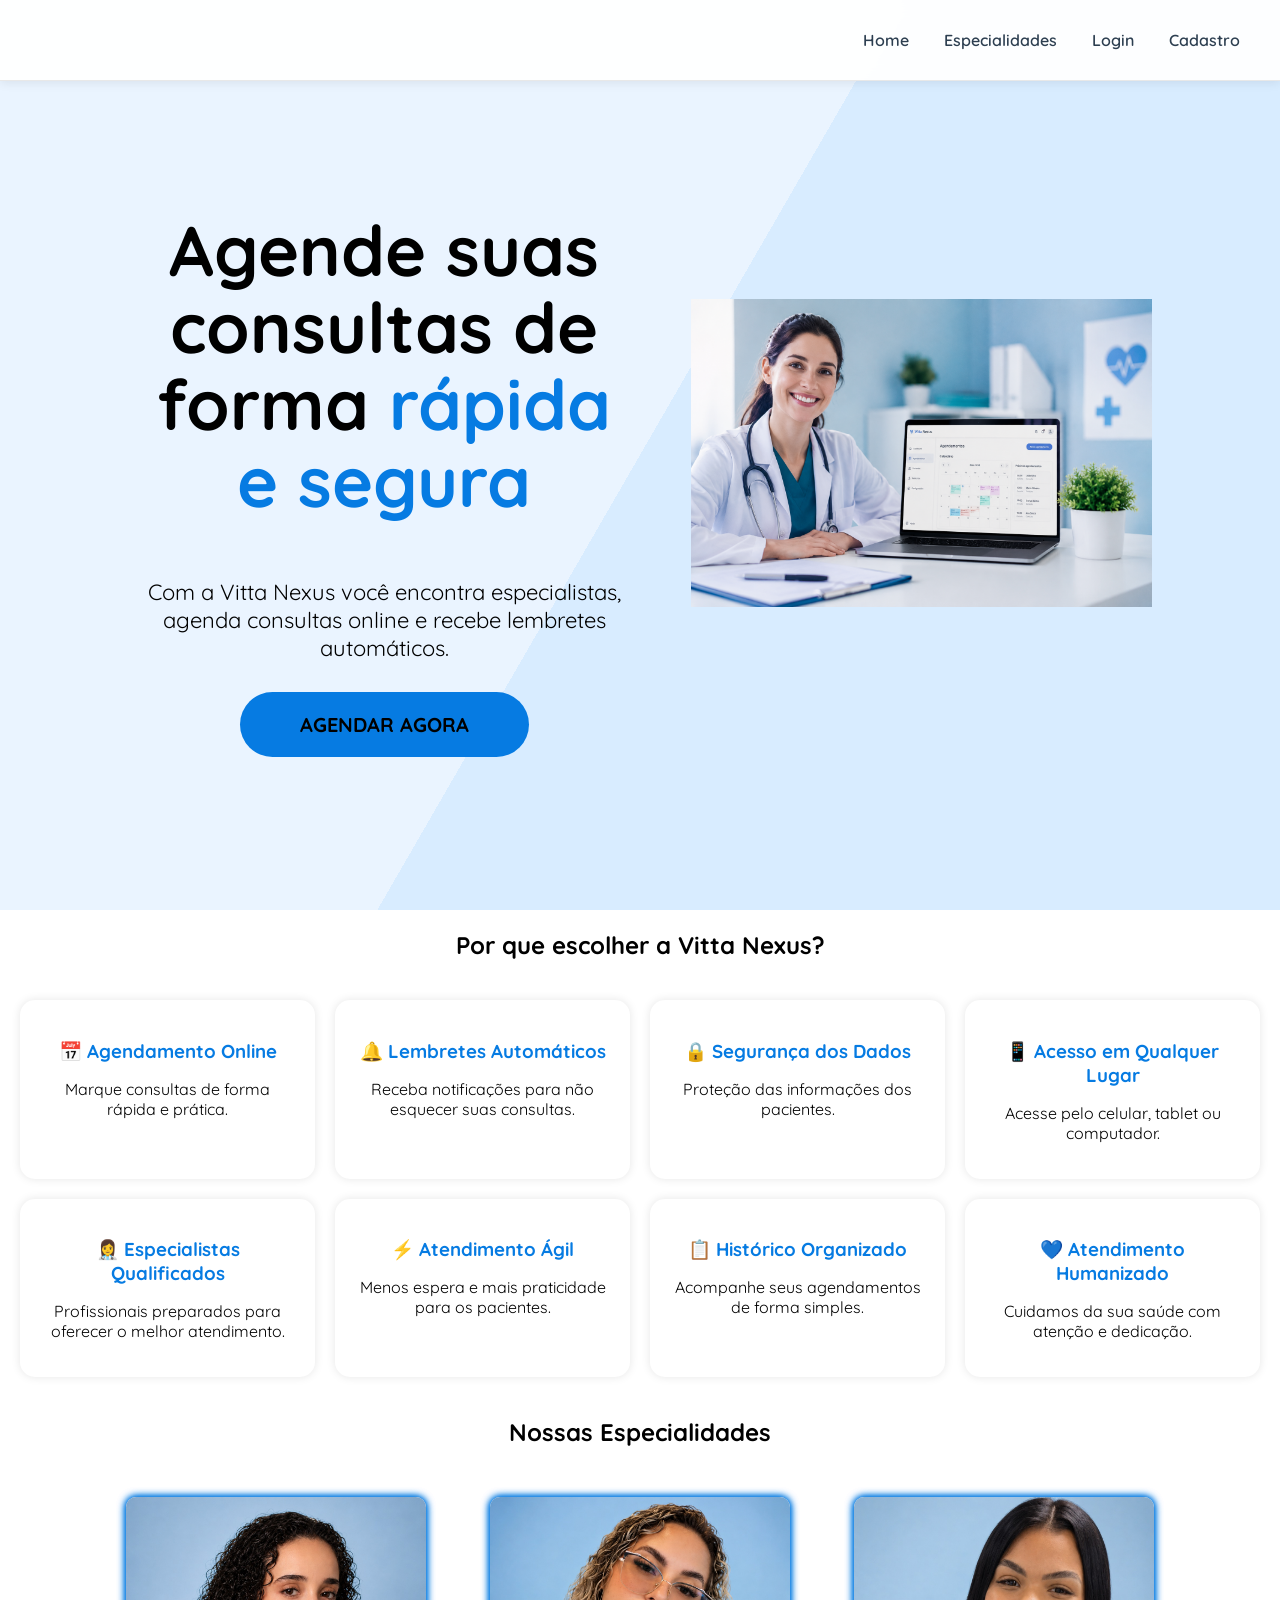
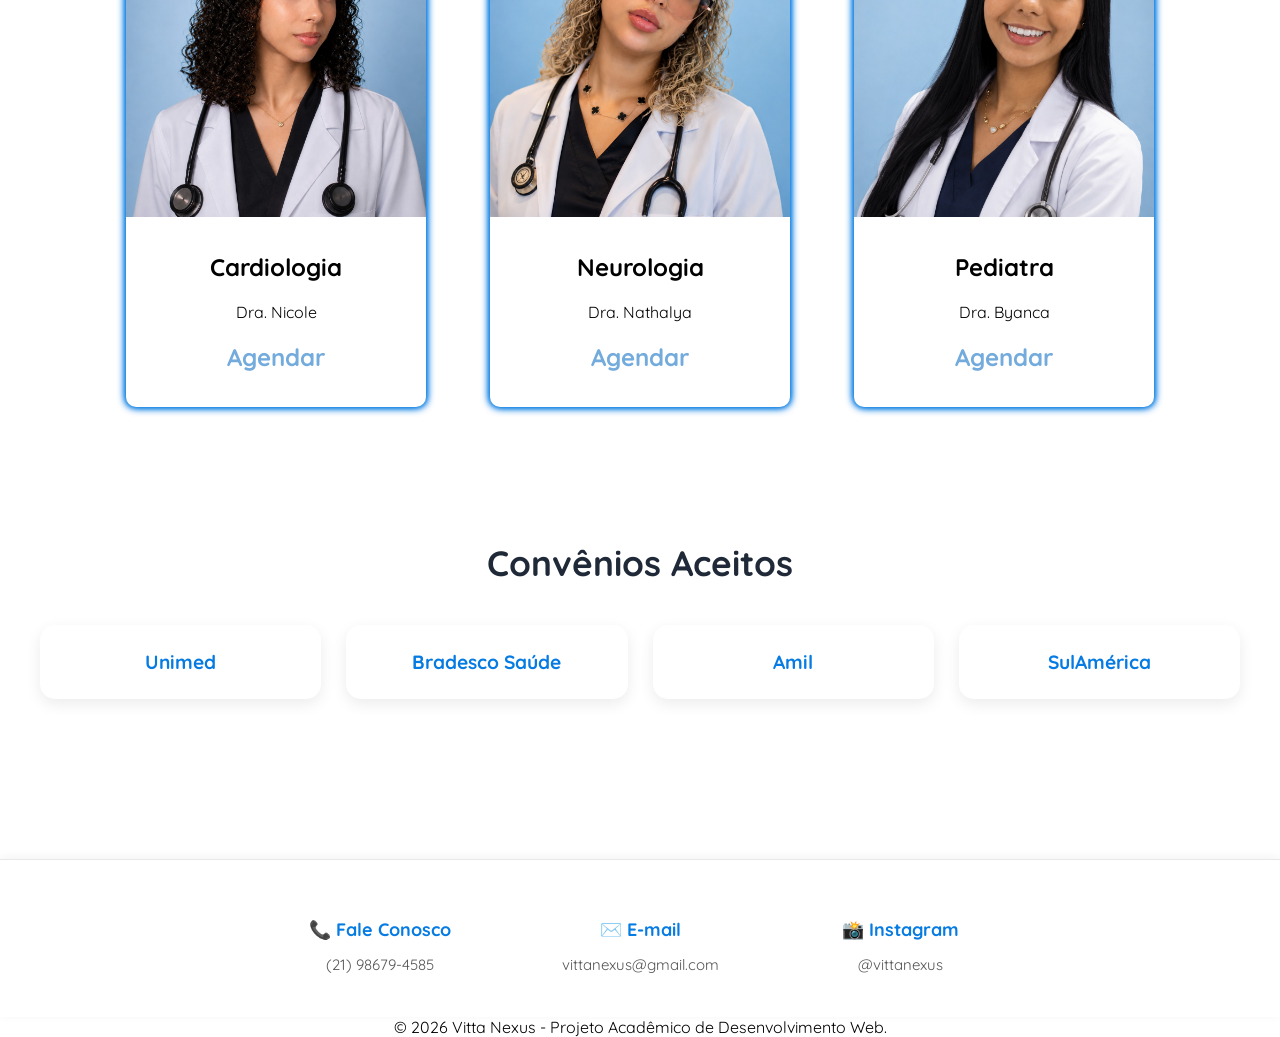
==== index.html @ 4aab570f "Rename index .html to index.html" ====
<!DOCTYPE html>
<html lang="pt-br">
<head>
    <meta charset="UTF-8">
    <meta name="viewport" content="width=device-width, initial-scale=1.0">
     <link href="https://fonts.googleapis.com/css2?family=Instrument+Serif:ital@0;1&family=Tangerine:wght@400;700&display=swap" rel="stylesheet">
     <link href="https://fonts.googleapis.com/css2?family=Quicksand:wght@300..700&display=swap" rel="stylesheet">
     <link href="https://assets.calendly.com/assets/external/widget.css" rel="stylesheet">
    <script src="https://assets.calendly.com/assets/external/widget.js" defer></script>

     <title>Vitta Nexus</title>
     <link rel="stylesheet" href="style.css">
</head>
<body>
    <header class="cabecalho">
        <div class="navbar">
            <img src="vitta_nexus_transparent.png" alt="Logo da Vitta Nexus" class="logo-img">
            <nav>
                <ul>
                    <li><a href="#home">Home</a></li>
                    <li><a href="#especialidades">Especialidades</a></li>
                    <li><a href="#" onclick="abrirLogin()">Login</a></li>
                    <li><a href="#" onclick="abrirCadastro()">Cadastro</a></li>
                </ul>
            </nav>
        </div>
    </header>
    
    <center>  
        <section class="hero">
    
    <div class="hero-texto">

        <h1>
            Agende suas consultas de forma
            <span>rápida e segura</span>
        </h1>

        <p>
            Com a Vitta Nexus você encontra especialistas,
            agenda consultas online e recebe lembretes automáticos.
        </p>

        <button>AGENDAR AGORA</button>

    </div>

    <div class="hero-imagem">
        <img src="medica.png" alt="Médica">
    </div>

</section>
        
        <section id="vantagens">
    <h2>Por que escolher a Vitta Nexus?</h2>

    <div class="beneficios">

        <div class="beneficio">
            <h3>📅 Agendamento Online</h3>
            <p>Marque consultas de forma rápida e prática.</p>
        </div>

        <div class="beneficio">
            <h3>🔔 Lembretes Automáticos</h3>
            <p>Receba notificações para não esquecer suas consultas.</p>
        </div>

        <div class="beneficio">
            <h3>🔒 Segurança dos Dados</h3>
            <p>Proteção das informações dos pacientes.</p>
        </div>

        <div class="beneficio">
            <h3>📱 Acesso em Qualquer Lugar</h3>
            <p>Acesse pelo celular, tablet ou computador.</p>
        </div>

        <div class="beneficio">
            <h3>👩‍⚕️ Especialistas Qualificados</h3>
            <p>Profissionais preparados para oferecer o melhor atendimento.</p>
        </div>

        <div class="beneficio">
            <h3>⚡ Atendimento Ágil</h3>
            <p>Menos espera e mais praticidade para os pacientes.</p>
        </div>

        <div class="beneficio">
            <h3>📋 Histórico Organizado</h3>
            <p>Acompanhe seus agendamentos de forma simples.</p>
        </div>

        <div class="beneficio">
            <h3>💙 Atendimento Humanizado</h3>
            <p>Cuidamos da sua saúde com atenção e dedicação.</p>
        </div>

    </div>
</section>

        <section id="especialidades">
            <h2>Nossas Especialidades</h2>
       
            <!-- Card 1: Cardiologia -->
            <div class="card">
                <div class="card-image">
                    <img src="cardiologia.jpg" alt="Descrição da imagem">
                </div>
                <div class="card-conteiner">
                    <h2>Cardiologia</h2>
                    <p> Dra. Nicole</p>
                    <a href="#" class="calendly-card" onclick="tentarAgendar(event, 'https://calendly.com/vitta-nexus00')"><h2>Agendar</h2></a>
                </div>
            </div>

            <!-- Card 2: Neurologia -->
            <div class="card">
                <div class="card-image">
                    <img src="neurologia.jpg" alt="Descrição da imagem">
                </div>
                <div class="card-conteiner">
                    <h2>Neurologia</h2>
                    <p> Dra. Nathalya</p>
                    <a href="#" class="calendly-card" onclick="tentarAgendar(event, 'https://calendly.com/vitta-nexus00')"><h2>Agendar</h2></a>
                </div>
            </div>

            <!-- Card 3: Pediatria -->
            <div class="card">
                <div class="card-image">
                    <img src="Pediatra.jpg" alt="Descrição da imagem">
                </div>
                <div class="card-conteiner">
                    <h2>Pediatra</h2>
                    <p> Dra. Byanca</p>
                    <a href="#" class="calendly-card" onclick="tentarAgendar(event, 'https://calendly.com/vitta-nexus00')"><h2>Agendar</h2></a>
                </div>
            </div>
        </section>
        <br>

        <section id="convenios">
    <h2>Convênios Aceitos</h2>

    <ul>
        <li>Unimed</li>
        <li>Bradesco Saúde</li>
        <li>Amil</li>
        <li>SulAmérica</li>
    </ul>
</section>


        <br>
  
        <!-- Modal de Login -->
        <div id="modalLogin" class="modal">
            <div class="modal-box">
                <h2>Login</h2>
                <form id="formLogin" onsubmit="efetuarLogin(event)">
                    <input type="email" id="loginEmail" placeholder="E-mail" required>
                    <input type="password" id="loginSenha" placeholder="Senha" required>
                    <button type="submit" class="btn">Entrar</button>
                </form>
                <p style="margin-top: 15px; font-size: 14px;">
                    Não tem uma conta? <a href="#" onclick="alternarParaCadastro()" style="color: #007bff; text-decoration: underline;">Cadastre-se aqui</a>
                </p>
                <button class="btn close-btn" onclick="fecharModal('modalLogin')">Fechar</button>
            </div>
        </div>

        <!-- Modal de Cadastro -->
        <div id="modalCadastro" class="modal">
            <div class="modal-box">
                <h2>Cadastro de Usuários</h2>
                <form id="formCadastro" onsubmit="efetuarCadastro(event)">
                    <input type="text" id="nome" placeholder="Nome" required>
                    <input type="text" id="cpf" placeholder="CPF" maxlength="14" required>
                    <input type="text" id="celular" placeholder="Celular" maxlength="15" required>
                    <input type="email" id="e-mail" placeholder="Email" maxlength="60" required>
                    <input type="password" id="senha" placeholder="Senha" required>
                    <input type="text" id="cep" placeholder="00000-000" maxlength="9" onblur="pesquisacep(this.value)" required>
                    
                    <!-- Mudado de 'disabled' para 'readonly' para evitar travamento na leitura do JS -->
                    <input type="text" id="rua" placeholder="Rua" readonly>
                    <input type="text" id="cidade" placeholder="Cidade" readonly>
                    <input type="text" id="uf" placeholder="UF" readonly>
                    
                    <button type="submit" class="btn">Cadastrar</button>
                    <div class="mensagem" id="mensagemSucesso" style="display:none; color: green; font-weight: bold; margin-top: 10px;">Dados enviados com sucesso!</div>
                </form>
                <button class="btn close-btn" onclick="fecharModal('modalCadastro')" style="margin-top: 10px;">Fechar</button>
            </div>
        </div>

    <script>
       
        // 1. VARIÁVEIS DE CONTROLE E RECONHECIMENTO
        
        let estaLogado = false;
let linkCalendlyPendente = null;

// Verifica se já existe usuário salvo
const usuarioSalvo = localStorage.getItem("usuarioVittaNexus");

if (usuarioSalvo) {
    estaLogado = true;
    const usuario = JSON.parse(usuarioSalvo);
    console.log("Usuário carregado:", usuario.nome);
}


// MODAIS


function abrirLogin() {
    document.getElementById("modalLogin").style.display = "flex";
}

function abrirCadastro() {
    document.getElementById("modalCadastro").style.display = "flex";
}

function fecharModal(idModal) {
    document.getElementById(idModal).style.display = "none";
}

function irParaCadastro() {
    fecharModal("modalLogin");
    abrirCadastro();
}


// AGENDAMENTO


function tentarAgendar(evento, linkCalendly) {
    evento.preventDefault();

    if (estaLogado) {
        Calendly.initPopupWidget({ url: linkCalendly });
    } else {
        linkCalendlyPendente = linkCalendly;
        alert("Faça login ou cadastre-se para concluir o agendamento.");
        abrirLogin();
    }
}


// LOGIN


function efetuarLogin(evento) {
    evento.preventDefault();

    const emailInformado = document.getElementById("loginEmail").value;
    const senhaInformada = document.getElementById("loginSenha").value;

    const usuarioSalvo = localStorage.getItem("usuarioVittaNexus");

    if (!usuarioSalvo) {
        alert("Nenhum usuário cadastrado neste navegador.");
        return;
    }

    const usuario = JSON.parse(usuarioSalvo);

    const emailCorreto = emailInformado === usuario.email;
    const senhaCorreta = senhaInformada === usuario.senha;

    if (emailCorreto && senhaCorreta) {
        estaLogado = true;
        fecharModal("modalLogin");

        abrirAgendamentoPendente();
    } else {
        alert("E-mail ou senha incorretos!");
    }
}


// CADASTRO


function efetuarCadastro(evento) {
    evento.preventDefault();

    const cpfDigitado = document.getElementById("cpf").value;

    if (!validarCPF(cpfDigitado)) {
        alert("CPF inválido!");
        return;
    }

    const novoUsuario = {
        nome: document.getElementById("nome").value,
        cpf: document.getElementById("cpf").value,
        celular: document.getElementById("celular").value,
        email: document.getElementById("e-mail").value,
        cep: document.getElementById("cep").value,
        rua: document.getElementById("rua").value,
        cidade: document.getElementById("cidade").value,
        uf: document.getElementById("uf").value,
        senha: document.getElementById("senha").value
    };

    localStorage.setItem("usuarioVittaNexus", JSON.stringify(novoUsuario));

    estaLogado = true;

    document.getElementById("mensagemSucesso").style.display = "block";

    setTimeout(function () {
        fecharModal("modalCadastro");
        document.getElementById("formCadastro").reset();
        document.getElementById("mensagemSucesso").style.display = "none";

        abrirAgendamentoPendente();
    }, 1500);
}


// ABRIR AGENDAMENTO DEPOIS DO LOGIN/CADASTRO


function abrirAgendamentoPendente() {
    if (linkCalendlyPendente) {
        Calendly.initPopupWidget({ url: linkCalendlyPendente });
        linkCalendlyPendente = null;
    } else {
        alert("Sessão iniciada com sucesso!");
    }
}


// MÁSCARAS


document.getElementById("cpf").addEventListener("input", function (evento) {
    let cpf = evento.target.value.replace(/\D/g, "");

    cpf = cpf
        .replace(/(\d{3})(\d)/, "$1.$2")
        .replace(/(\d{3})(\d)/, "$1.$2")
        .replace(/(\d{3})(\d{1,2})$/, "$1-$2");

    evento.target.value = cpf;
});

document.getElementById("celular").addEventListener("input", function (evento) {
    let celular = evento.target.value.replace(/\D/g, "");

    celular = celular
        .replace(/^(\d{2})(\d)/g, "($1) $2")
        .replace(/(\d{5})(\d{1,4})$/, "$1-$2");

    evento.target.value = celular;
});


// VALIDAÇÃO DE CPF


function validarCPF(cpf) {
    cpf = cpf.replace(/\D/g, "");

    if (cpf.length !== 11 || /^(\d)\1+$/.test(cpf)) {
        return false;
    }

    let soma = 0;
    let resto;

    for (let i = 1; i <= 9; i++) {
        soma += parseInt(cpf.substring(i - 1, i)) * (11 - i);
    }

    resto = (soma * 10) % 11;

    if (resto === 10 || resto === 11) {
        resto = 0;
    }

    if (resto !== parseInt(cpf.substring(9, 10))) {
        return false;
    }

    soma = 0;

    for (let i = 1; i <= 10; i++) {
        soma += parseInt(cpf.substring(i - 1, i)) * (12 - i);
    }

    resto = (soma * 10) % 11;

    if (resto === 10 || resto === 11) {
        resto = 0;
    }

    return resto === parseInt(cpf.substring(10, 11));
}


// BUSCAR CEP


function preencherEndereco(dadosCep) {
    if (!("erro" in dadosCep)) {
        document.getElementById("rua").value = dadosCep.logradouro;
        document.getElementById("cidade").value = dadosCep.localidade;
        document.getElementById("uf").value = dadosCep.uf;
    } else {
        alert("CEP não encontrado.");
    }
}

function pesquisarCep(valorDigitado) {
    const cep = valorDigitado.replace(/\D/g, "");

    if (cep !== "") {
        const script = document.createElement("script");
        script.src = "https://viacep.com.br/ws/" + cep + "/json/?callback=preencherEndereco";
        document.body.appendChild(script);
    }
}
</script>
       <footer>
    <div class="footer-item">
        <h3>📞 Fale Conosco</h3>
        <p>(21) 98679-4585</p>
    </div>

    <div class="footer-item">
        <h3>✉️ E-mail</h3>
        <p>vittanexus@gmail.com</p>
    </div>

    <div class="footer-item">
        <h3>📸 Instagram</h3>
        <p>@vittanexus</p>
    </div>
</footer>

<div class="copyright">
    © 2026 Vitta Nexus - Projeto Acadêmico de Desenvolvimento Web.
</div>
</body>
</html>
---- style.css ----
/* ==========================
   CABEÇALHO PROFISSIONAL
========================== */

body {
    font-family: 'Quicksand', sans-serif;
    margin: 0;
    padding: 0;
    background: #ffffff;

}

.cabecalho {
    position: fixed;
    top: 0;
    left: 0;
    width: 100%;

    height: 80px;

    background: rgba(255, 255, 255, 0.95);
    backdrop-filter: blur(10px);

    border-bottom: 1px solid #e8e8e8;

    box-shadow: 0 2px 10px rgba(0,0,0,0.08);

    z-index: 1000;

    display: flex;
    align-items: center;
}

.navbar {
    width: 100%;
    max-width: 1200px;

    margin: 0 auto;
    padding: 0 30px;

    display: flex;
    justify-content: space-between;
    align-items: center;
}

.logo-img {
    height: 180px;
    width: auto;

    transition: 0.3s;
}

.logo-img:hover {
    transform: scale(1.03);
}

.cabecalho ul {
    list-style: none;

    display: flex;
    align-items: center;

    gap: 35px;

    margin: 0;
    padding: 0;
}

.cabecalho li {
    display: flex;
    align-items: center;
}

.cabecalho a {
    color: #2c3e50;

    text-decoration: none;
    font-weight: 600;
    font-size: 16px;

    position: relative;

    transition: 0.3s;
}

.cabecalho a:hover {
    color: #067be2;
}

/* Linha animada */
.cabecalho a::after {
    content: "";

    position: absolute;
    left: 0;
    bottom: -6px;

    width: 0;
    height: 2px;

    background: #067be2;

    transition: 0.3s;
}

.cabecalho a:hover::after {
    width: 100%;
}

/* Botão Cadastro */
.btn-cadastro {
    background: #067be2;
    color: white !important;

    padding: 10px 22px;
    border-radius: 30px;

    transition: 0.3s;
}

.btn-cadastro:hover {
    background: #045fb0;
    transform: translateY(-2px);
}

.btn-cadastro::after {
    display: none;
}

/* ==========================
   RESPONSIVIDADE
========================== */

@media (max-width: 768px) {

    body {
        padding-top: 120px;
    }

    .cabecalho {
        height: auto;
        padding: 15px 0;
    }

    .navbar {
        flex-direction: column;
        gap: 15px;
    }

    .cabecalho ul {
        flex-wrap: wrap;
        justify-content: center;
        gap: 15px;
    }

    .logo-img {
        height: 250px;
    }
}
.hero{
    display: flex;
    justify-content: space-between;
    align-items: center;

    min-height: 90vh;

    padding: 50px 10%;

    background: linear-gradient(
        120deg,
        #eaf4ff 50%,
        #d8ecff 50%
    );
}

.hero-texto{
    width: 50%;
}

.hero-texto h1{
    font-size: 70px;
    line-height: 1.1;
}

.hero-texto span{
    color: #067be2;
}

.hero-texto p{
    font-size: 22px;
    margin: 30px 0;
}

.hero-texto button{
    padding: 20px 60px;
    border-radius: 50px;
    border: none;
    font-size: 20px;
    font-weight: bold;
}

.hero-imagem{
    width: 45%;
}

.hero-imagem img{
    width: 100%;
}

.beneficios {
    display: grid;
    grid-template-columns: repeat(4, 1fr);
    gap: 20px;
    max-width: 1400px;
    margin: 40px auto;
    padding: 0 20px;
}

.beneficio {
    background: white;
    padding: 20px;
    border-radius: 15px;
    box-shadow: 0 0 10px rgba(0,0,0,0.1);
    transition: 0.3s;
}

.beneficio:hover {
    transform: translateY(-5px);
}

.beneficio h3 {
    color: #067be2;
    margin-bottom: 10px;
}

@media (max-width: 768px) {
    .beneficios {
        grid-template-columns: 1fr;
    }
}

.card {
    width: 300px;                        
    display: inline-block;               /* Permite cards lado a lado e aceita largura/altura */
    margin: 30px;                        
    border-radius: 10px;                 
    overflow: hidden;                    /* Corta o conteúdo que passar das bordas arredondadas */
    background-color: white;            
    text-align: center;                 
    /* Brilho LED */
    box-shadow: 0 0 5px #067be2, 
                0 0 8px #067be2, 
                0 0 8px #067be2;         /* Efeito de brilho neon azulado nas bordas */
    transition: transform 0.3s ease, 
                box-shadow 0.3s ease;    /* Suaviza o efeito de animação */
}

.card-image {
    width: 100%;                         
    height: 320px;                      
    overflow: hidden;                    /* Esconde sobras da imagem */
}

.card-image img {
    width: 100%;                       
    height: 100%;                       
    object-fit: cover;                   /* Preenche o espaço cortando a imagem sem distorcer */
    display: block;                      /* Remove espaços em branco indesejados abaixo da imagem */
}

.card-conteiner {
    padding: 15px;                       
}

.card:hover {
    transform: translateY(-5px);          
    box-shadow: 0 6px 12px rgba(0,0,0,0.15); 
}

/* Estilo do container do formulário */
#meuform {
    display: flex;                       /* Ativa Flexbox no formulário */
    flex-direction: column;              /* Empilha os inputs um embaixo do outro */
    max-width: 350px;                   
    gap: 15px;                           
    padding: 20px;                       
    box-shadow: 0 6px 12px rgba(0,0,0,0.15);
    border-radius: 10px;                 
}

#modalCadastro {
    margin-top: 80px;
}

/* Estilo geral dos inputs */
input {
    padding: 12px;                      
    border: 1px solid #ccc;              
    border-radius: 8px;                  
    font-family: 'Quicksand', sans-serif; 
    font-size: 16px;                     
    outline: none;                       /* Remove a borda preta padrão do navegador ao clicar */
    transition: border-color 0.3s;       
}


/* Estilo do botão de cadastro */
button {
    padding: 12px;                      
    background-color: #067be2;           
    border: none;                        
    border-radius: 8px;                  
    cursor: pointer;                     /* Transforma a seta do mouse na "mãozinha" de clique */
    font-family: 'Quicksand', sans-serif; 
    font-weight: bold;                   
    transition: background-color 0.3s;  
}

button:hover {
    background-color: #76b0dc;           
}

/* Mensagem de erro das senhas */
#mensagem_erro {
    font-family: 'Quicksand', sans-serif; 
    font-size: 14px;                    
    margin-top: -10px;                   /* Puxa a mensagem um pouco para cima do input anterior */
    font-weight: 500;                    
}

/* ==========================
   CONVÊNIOS
========================== */

#convenios {
    max-width: 1200px;
    margin: 80px auto;
    padding: 0 20px;
}

#convenios h2 {
    text-align: center;
    font-size: 2.2rem;
    color: #1f2937;
    margin-bottom: 40px;
}

#convenios ul {
    list-style: none;

    display: grid;
    grid-template-columns: repeat(4, 1fr);

    gap: 25px;

    padding: 0;
}

#convenios li {
    background: white;

    padding: 25px;

    border-radius: 15px;

    font-size: 1.2rem;
    font-weight: 700;

    color: #067be2;

    text-align: center;

    box-shadow: 0 5px 15px rgba(0,0,0,0.08);

    transition: 0.3s;
}

#convenios li:hover {
    transform: translateY(-8px);

    box-shadow: 0 10px 25px rgba(0,0,0,0.15);
}

/* Responsividade */

@media (max-width: 768px) {

    #convenios ul {
        grid-template-columns: 1fr;
    }

}

/* ==========================
   RODAPÉ PROFISSIONAL
========================== */

footer {
    background: #ffffff;
    border-top: 1px solid #e8e8e8;

    padding: 40px 20px;

    display: flex;
    justify-content: center;
    align-items: flex-start;
    gap: 80px;
    flex-wrap: wrap;

    box-shadow: 0 -2px 10px rgba(0,0,0,0.05);

    margin-top: 60px;
}

.footer-item {
    text-align: center;
    min-width: 180px;
}

.footer-item h3 {
    color: #067be2;
    margin-bottom: 12px;
    font-size: 18px;
}

.footer-item p {
    color: #555;
    margin: 0;
    line-height: 1.6;
    font-size: 15px;
}

/* efeito ao passar o mouse */
.footer-item:hover {
    transform: translateY(-3px);
    transition: 0.3s;
}

/* Responsividade */
@media (max-width: 768px) {
    footer {
        flex-direction: column;
        align-items: center;
        gap: 30px;
    }

    .footer-item {
        width: 100%;
    }

    .copyright {
    background: #f8f9fa;
    text-align: center;
    padding: 15px;
    color: #777;
    font-size: 14px;
    border-top: 1px solid #e8e8e8;
}
}
.calendly-card {
    color: #73ABDC;                      
    text-decoration: none;              
}

/* Modais fundo embaçado */
.modal {
    position: fixed;                     
    top: 0; left: 0;                     
    width: 100%; height: 100%;          
    background: rgba(0, 0, 0, 0.5);      
    backdrop-filter: blur(8px);          /* Aplica o efeito de desfoque/embaçado ao fundo */
    display: none;                       /* Fica escondido por padrão (muda para flex via JS) */
    justify-content: center;             /* Centraliza a caixa do modal horizontalmente */
    align-items: center;                 /* Centraliza a caixa do modal verticalmente */
    z-index: 999;                        /* Garante que fique acima de tudo, exceto o header */
}

.modal-box {
    background: white;                  
    padding: 30px;                      
    border-radius: 15px;                
    width: 350px;                        
    text-align: center;                  
}

.modal-box input { 
    width: 100%;                        
    padding: 10px;                       
    margin: 8px 0;                     
    border-radius: 8px;                  
    border: 1px solid #ccc;             
}

.close-btn { 
    background-color: #ccc;             
    color: #333;                        
}

.mensagem { 
    margin-top: 10px;                    
    color: green;                       
    display: none;                       /* Escondida por padrão */
}
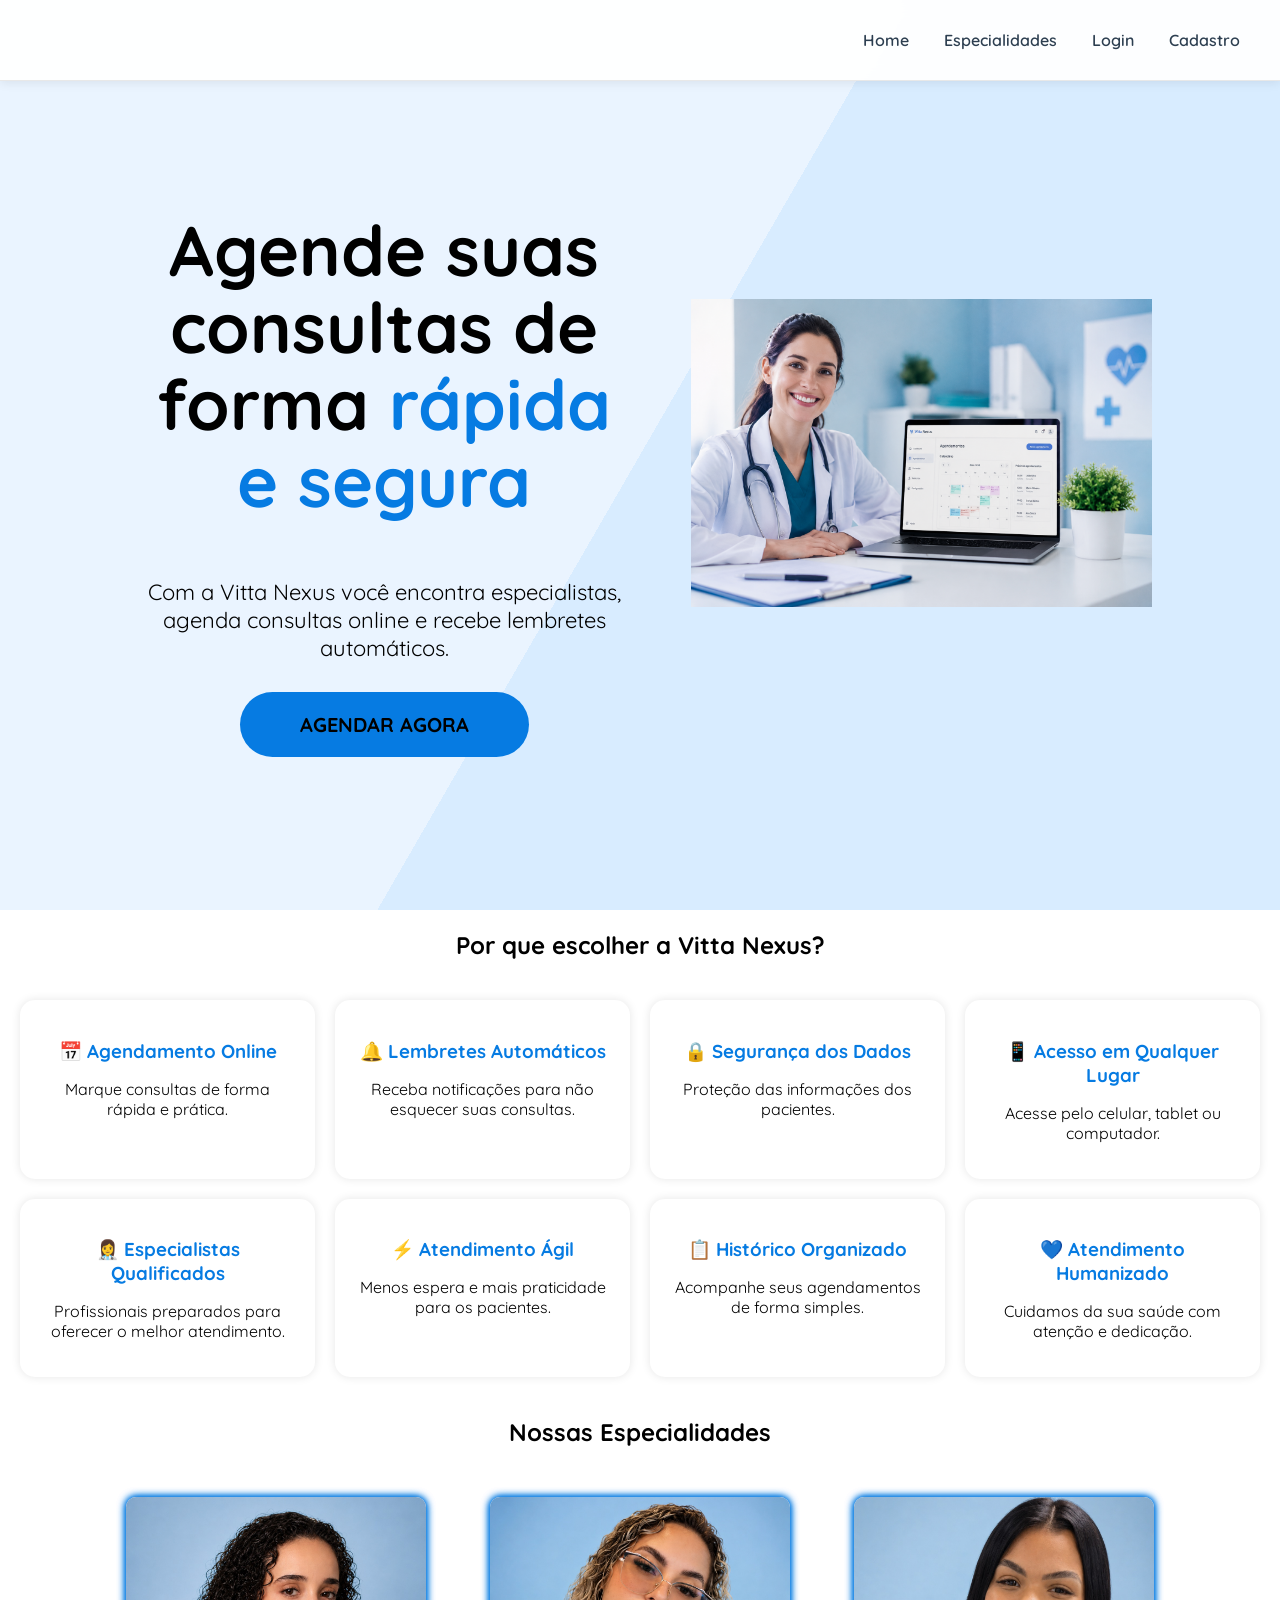
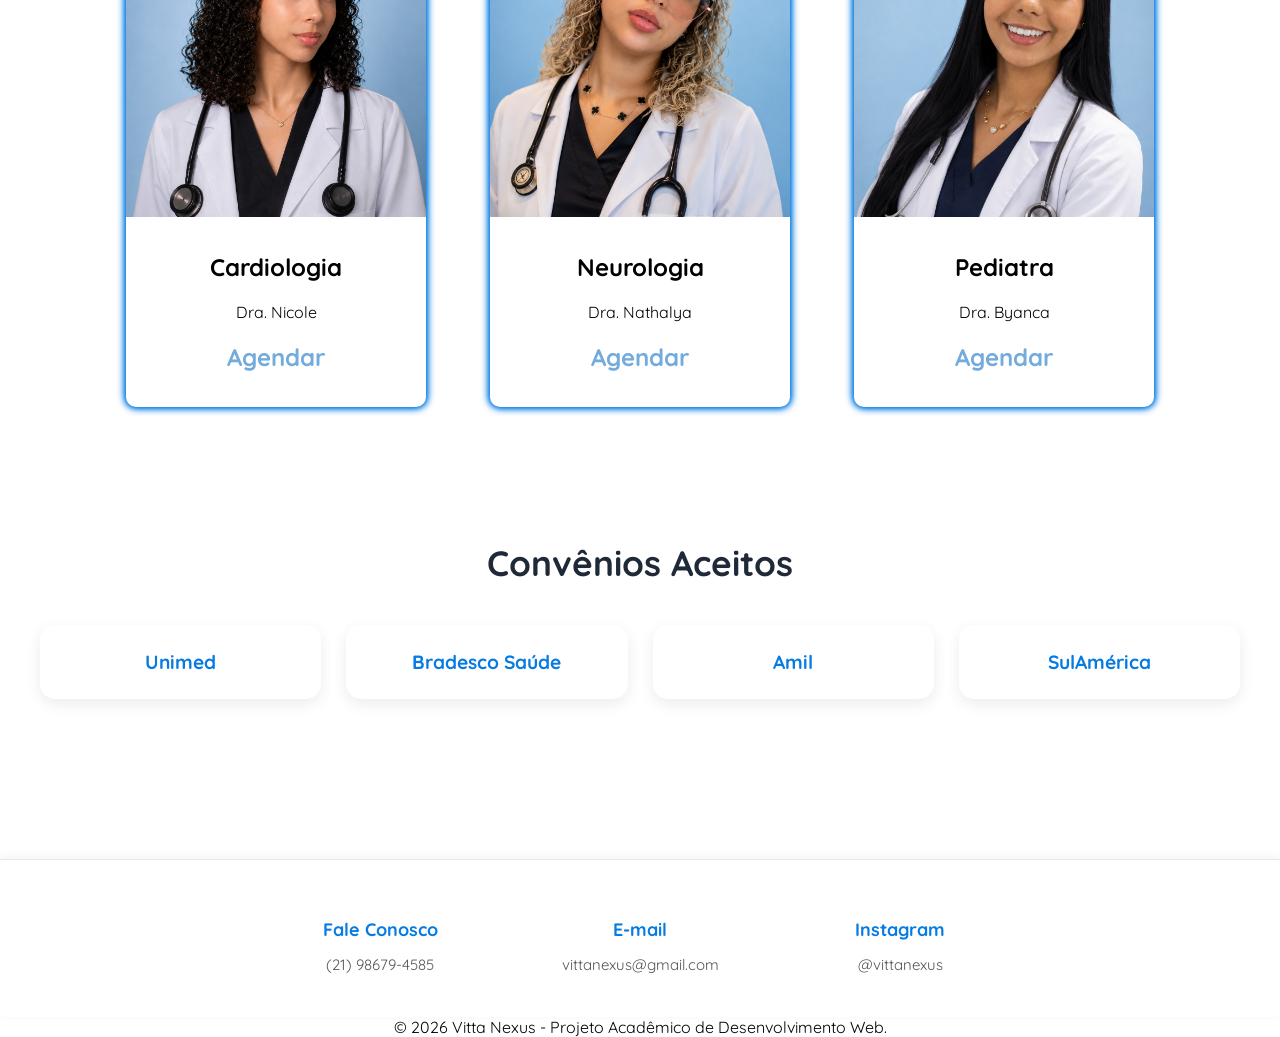
==== commit cb7e76f9: "Refactor CEP input and footer headings Updated the onblur function name for the CEP input field and " ====
--- a/index.html
+++ b/index.html
@@ -180,7 +180,7 @@
                     <input type="text" id="celular" placeholder="Celular" maxlength="15" required>
                     <input type="email" id="e-mail" placeholder="Email" maxlength="60" required>
                     <input type="password" id="senha" placeholder="Senha" required>
-                    <input type="text" id="cep" placeholder="00000-000" maxlength="9" onblur="pesquisacep(this.value)" required>
+                    <input type="text" id="cep" placeholder="00000-000" maxlength="9" onblur="pesquisarCep(this.value)" required>
                     
                     <!-- Mudado de 'disabled' para 'readonly' para evitar travamento na leitura do JS -->
                     <input type="text" id="rua" placeholder="Rua" readonly>
@@ -418,26 +418,30 @@
 function pesquisarCep(valorDigitado) {
     const cep = valorDigitado.replace(/\D/g, "");
 
-    if (cep !== "") {
+    if (cep.length === 8) {
         const script = document.createElement("script");
-        script.src = "https://viacep.com.br/ws/" + cep + "/json/?callback=preencherEndereco";
+        script.src =
+            `https://viacep.com.br/ws/${cep}/json/?callback=preencherEndereco`;
+
         document.body.appendChild(script);
+    } else {
+        alert("CEP inválido.");
     }
 }
 </script>
        <footer>
     <div class="footer-item">
-        <h3>📞 Fale Conosco</h3>
+        <h3> Fale Conosco</h3>
         <p>(21) 98679-4585</p>
     </div>
 
     <div class="footer-item">
-        <h3>✉️ E-mail</h3>
+        <h3> E-mail</h3>
         <p>vittanexus@gmail.com</p>
     </div>
 
     <div class="footer-item">
-        <h3>📸 Instagram</h3>
+        <h3>  Instagram</h3>
         <p>@vittanexus</p>
     </div>
 </footer>
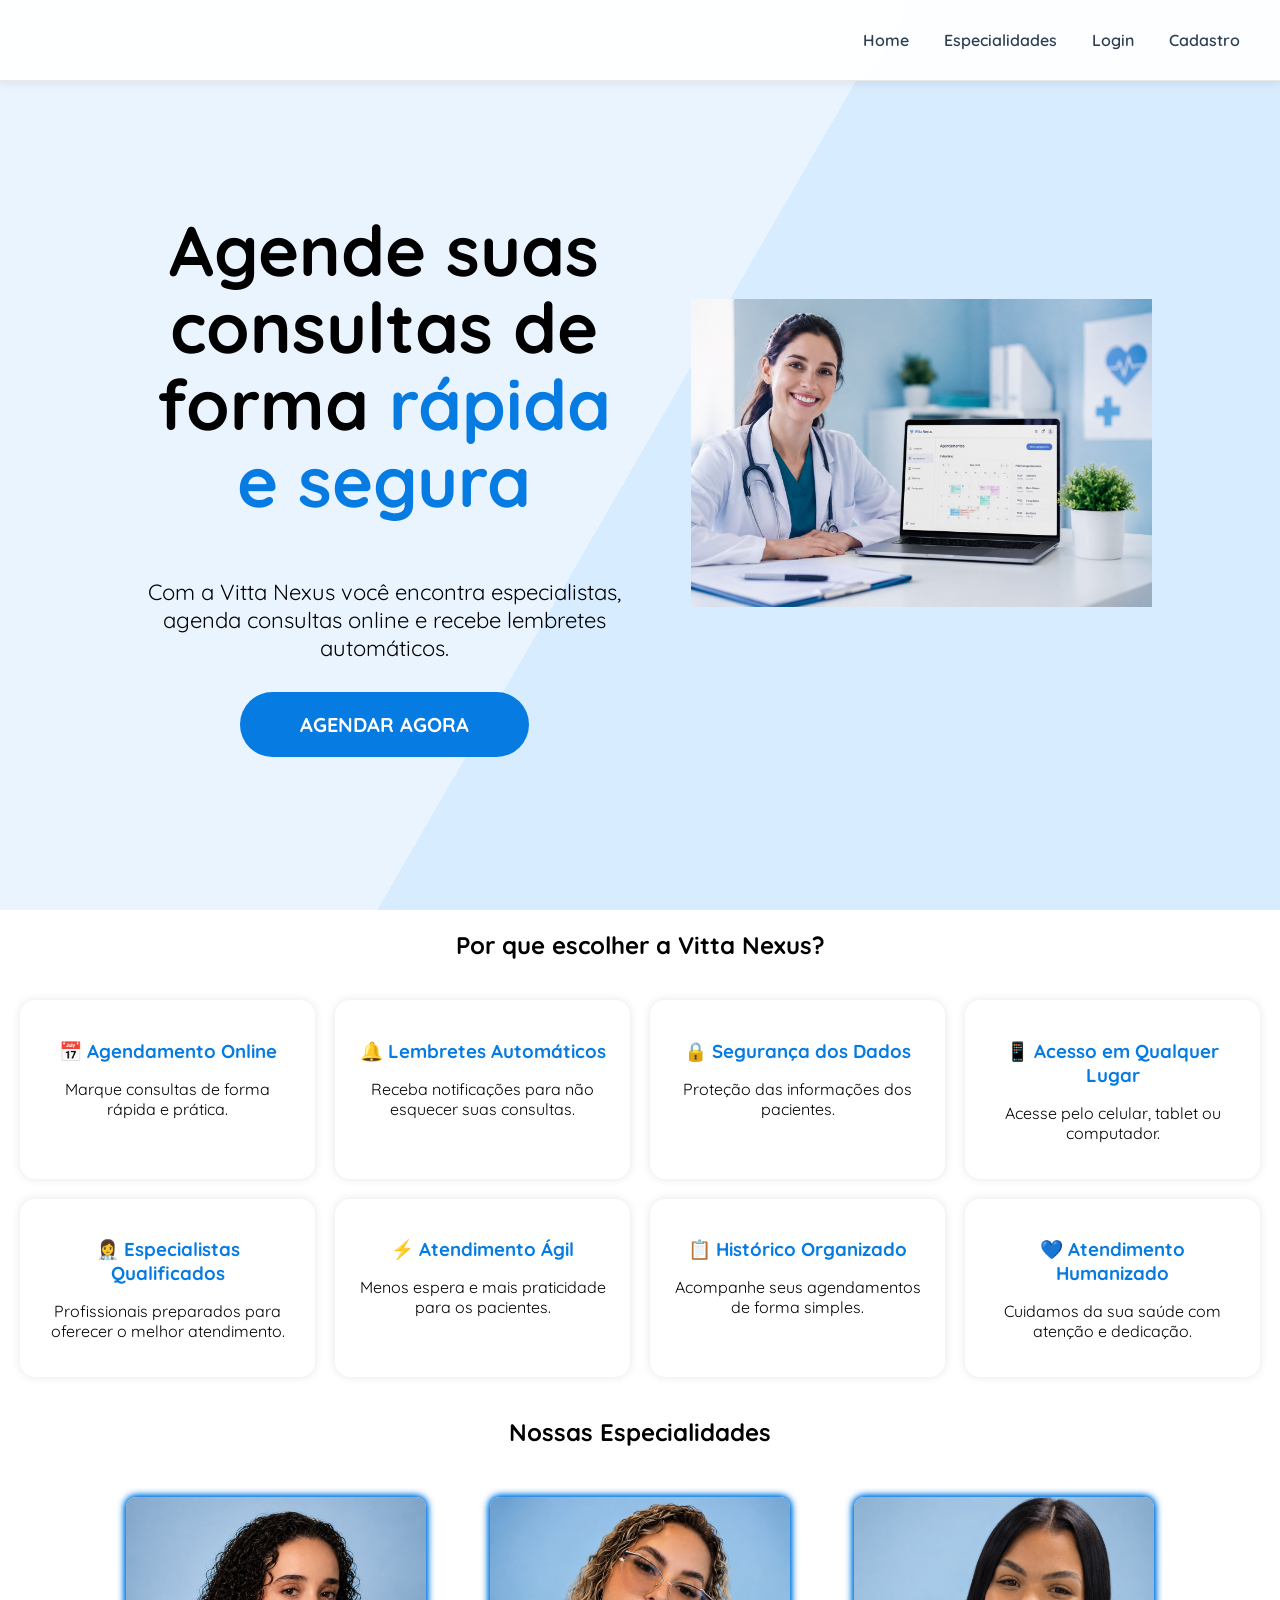
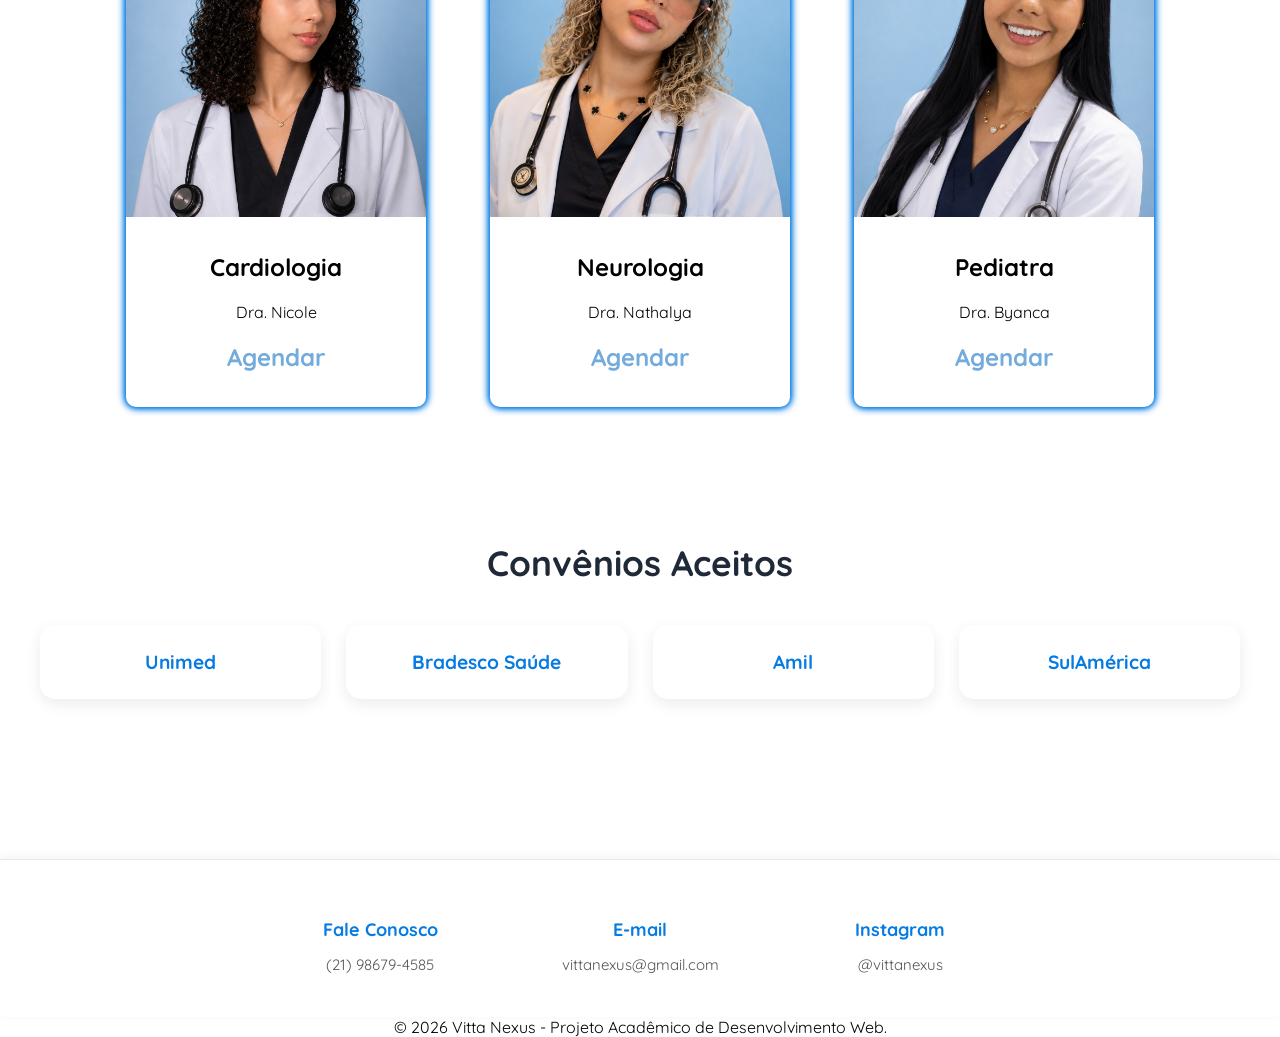
==== commit ca5b0991: "Update index.html" ====
--- a/index.html
+++ b/index.html
@@ -41,7 +41,8 @@
             agenda consultas online e recebe lembretes automáticos.
         </p>
 
-        <button>AGENDAR AGORA</button>
+       <button><a href="#" onclick="abrirLogin()" style="color: white; text-decoration: none;">AGENDAR AGORA</a></button>
+
 
     </div>
 
@@ -164,7 +165,7 @@
                     <button type="submit" class="btn">Entrar</button>
                 </form>
                 <p style="margin-top: 15px; font-size: 14px;">
-                    Não tem uma conta? <a href="#" onclick="alternarParaCadastro()" style="color: #007bff; text-decoration: underline;">Cadastre-se aqui</a>
+                    Não tem uma conta? <a href="#" onclick=" abrirCadastro()" style="color: #007bff; text-decoration: underline;">Cadastre-se aqui</a>
                 </p>
                 <button class="btn close-btn" onclick="fecharModal('modalLogin')">Fechar</button>
             </div>
